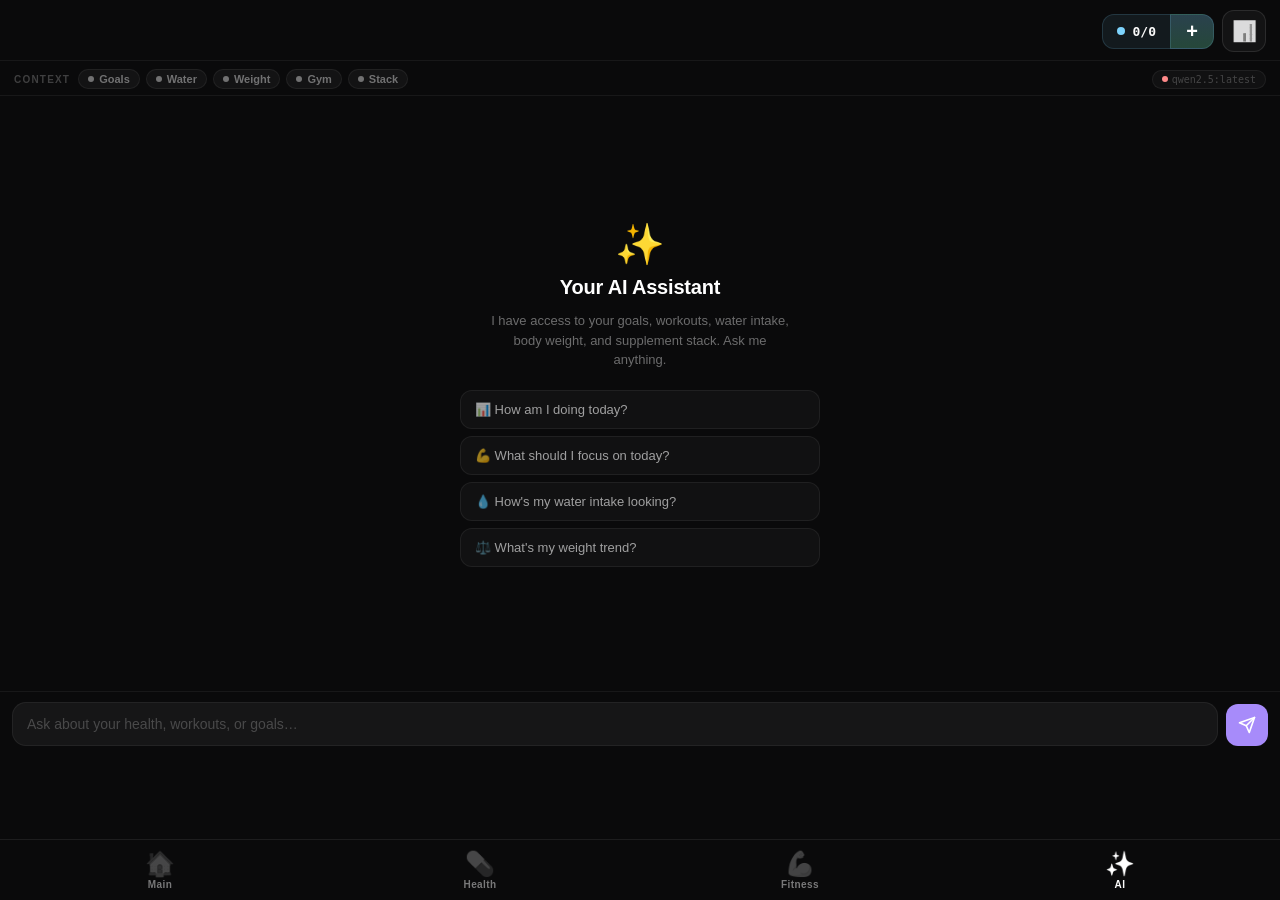
==== ai.html @ 17afa8f1 "Add AI assistant page with Ollama integration New ai.html page connected to a local Ollama instance." ====
<!DOCTYPE html>
<html lang="en">
<head>
<meta charset="UTF-8">
<meta name="viewport" content="width=device-width, initial-scale=1, viewport-fit=cover">
<meta name="theme-color" content="#0a0a0b">
<title>AI Assistant</title>
<script src="topbar.js" defer></script>

<script>
const CONFIG = {
  // Ollama endpoint — must be reachable from the browser.
  // Change the port if you launched Ollama with OLLAMA_PORT=xxxx.
  // NOTE: only works when the dashboard is served over http:// (local).
  // HTTPS pages (Vercel) cannot reach a plain-http localhost server.
  ollamaUrl: 'http://localhost:11434',

  // The model you have pulled in Ollama.
  // Run `ollama pull qwen2.5:latest` if you haven't already.
  // The user requested "qwen 3.5:cloud" — using qwen2.5:latest as the
  // closest available Ollama model; change the string below if needed.
  model: 'qwen2.5:latest',
};
</script>

<style>
:root {
  --bg: #0a0a0b;
  --bg-card: #111113;
  --text-1: #ffffff;
  --text-2: rgba(255,255,255,0.6);
  --text-3: rgba(255,255,255,0.4);
  --text-4: rgba(255,255,255,0.22);
  --border: rgba(255,255,255,0.06);
  --border-strong: rgba(255,255,255,0.14);
  --accent: #a78bfa;
  --accent-bg: rgba(167,139,250,0.10);
  --accent-border: rgba(167,139,250,0.20);
  --font: -apple-system, BlinkMacSystemFont, 'Inter', 'Segoe UI', Roboto, sans-serif;
  --font-mono: ui-monospace, SF Mono, Menlo, Consolas, monospace;
}
* { box-sizing: border-box; }
html, body {
  margin: 0; padding: 0;
  background: var(--bg);
  color: var(--text-1);
  font-family: var(--font);
  -webkit-font-smoothing: antialiased;
  -webkit-text-size-adjust: 100%;
  height: 100%; overflow: hidden;
}
body { display: flex; flex-direction: column; }

/* ---- Layout shell ---- */
.ai-shell {
  flex: 1 1 0;
  display: flex;
  flex-direction: column;
  min-height: 0;
  overflow: hidden;
}

/* ---- Context pill bar ---- */
.ai-ctx-bar {
  display: flex; align-items: center; gap: 6px;
  padding: 8px 14px 6px;
  flex-wrap: wrap;
  border-bottom: 1px solid var(--border);
  background: var(--bg);
  flex-shrink: 0;
}
.ai-ctx-pill {
  display: inline-flex; align-items: center; gap: 5px;
  padding: 3px 9px;
  background: rgba(255,255,255,0.04);
  border: 1px solid var(--border);
  border-radius: 999px;
  font-size: 11px; font-weight: 600; color: var(--text-3);
  white-space: nowrap;
}
.ai-ctx-pill.loaded { color: var(--accent); border-color: var(--accent-border); background: var(--accent-bg); }
.ai-ctx-dot { width: 6px; height: 6px; border-radius: 50%; background: currentColor; flex-shrink: 0; }
.ai-ctx-label { font-size: 10px; font-weight: 700; letter-spacing: 0.12em; text-transform: uppercase; color: var(--text-4); margin-right: 2px; }

/* ---- Messages scroll area ---- */
.ai-messages {
  flex: 1 1 0;
  overflow-y: auto;
  padding: 16px 14px 12px;
  display: flex;
  flex-direction: column;
  gap: 12px;
  overscroll-behavior: contain;
  -webkit-overflow-scrolling: touch;
}
.ai-messages::-webkit-scrollbar { width: 0; }

/* ---- Welcome screen ---- */
.ai-welcome {
  display: flex; flex-direction: column; align-items: center;
  justify-content: center; flex: 1; gap: 12px;
  padding: 32px 24px; text-align: center;
}
.ai-welcome-icon { font-size: 40px; line-height: 1; }
.ai-welcome-title { font-size: 20px; font-weight: 700; letter-spacing: -0.01em; }
.ai-welcome-sub { font-size: 13px; color: var(--text-3); line-height: 1.5; max-width: 300px; }
.ai-suggestions {
  display: flex; flex-direction: column; gap: 7px;
  width: 100%; max-width: 360px; margin-top: 8px;
}
.ai-suggestion-btn {
  width: 100%; padding: 11px 14px; text-align: left;
  background: rgba(255,255,255,0.03);
  border: 1px solid var(--border);
  border-radius: 12px;
  color: var(--text-2); font-family: inherit; font-size: 13px;
  cursor: pointer; -webkit-tap-highlight-color: transparent;
  transition: background 0.15s, border-color 0.15s, color 0.15s;
}
.ai-suggestion-btn:hover { background: rgba(167,139,250,0.06); border-color: var(--accent-border); color: var(--text-1); }

/* ---- Message bubbles ---- */
.ai-msg {
  display: flex; align-items: flex-end; gap: 8px;
  max-width: 100%; animation: msgIn 0.18s ease;
}
@keyframes msgIn { from { opacity: 0; transform: translateY(6px); } to { opacity: 1; transform: translateY(0); } }
.ai-msg.user { flex-direction: row-reverse; }
.ai-bubble {
  max-width: min(72%, 480px);
  padding: 10px 14px;
  border-radius: 16px;
  font-size: 14px; line-height: 1.55;
  word-break: break-word;
}
.ai-msg.user .ai-bubble {
  background: var(--accent-bg);
  border: 1px solid var(--accent-border);
  color: var(--text-1);
  border-bottom-right-radius: 4px;
}
.ai-msg.assistant .ai-bubble {
  background: var(--bg-card);
  border: 1px solid var(--border);
  color: var(--text-1);
  border-bottom-left-radius: 4px;
}
.ai-msg.assistant .ai-bubble code {
  font-family: var(--font-mono); font-size: 12px;
  background: rgba(255,255,255,0.06); border-radius: 4px;
  padding: 1px 5px;
}
.ai-msg.assistant .ai-bubble pre {
  font-family: var(--font-mono); font-size: 12px;
  background: rgba(255,255,255,0.04); border: 1px solid var(--border);
  border-radius: 8px; padding: 10px 12px;
  overflow-x: auto; margin: 8px 0 0;
  white-space: pre-wrap;
}
.ai-avatar {
  width: 28px; height: 28px; border-radius: 50%; flex-shrink: 0;
  display: flex; align-items: center; justify-content: center;
  font-size: 14px; margin-bottom: 2px;
}
.ai-msg.assistant .ai-avatar {
  background: var(--accent-bg); border: 1px solid var(--accent-border);
}
.ai-msg.user .ai-avatar { display: none; }

/* Streaming cursor */
.ai-cursor {
  display: inline-block; width: 7px; height: 13px;
  background: var(--accent); border-radius: 2px;
  margin-left: 2px; vertical-align: text-bottom;
  animation: blink 0.8s step-start infinite;
}
@keyframes blink { 50% { opacity: 0; } }

/* ---- Error message ---- */
.ai-error {
  display: flex; align-items: flex-start; gap: 10px;
  padding: 12px 14px;
  background: rgba(248,113,113,0.06);
  border: 1px solid rgba(248,113,113,0.18);
  border-radius: 12px;
  font-size: 13px; color: #fca5a5; line-height: 1.5;
}
.ai-error-icon { font-size: 16px; flex-shrink: 0; margin-top: 1px; }

/* ---- Input bar ---- */
.ai-input-bar {
  display: flex; align-items: flex-end; gap: 8px;
  padding: 10px 12px calc(10px + env(safe-area-inset-bottom));
  border-top: 1px solid var(--border);
  background: var(--bg);
  flex-shrink: 0;
}
body.has-bottombar .ai-input-bar {
  padding-bottom: calc(82px + env(safe-area-inset-bottom));
}
.ai-input {
  flex: 1 1 0; min-width: 0;
  padding: 11px 14px;
  background: rgba(255,255,255,0.05);
  border: 1px solid var(--border);
  border-radius: 14px;
  color: var(--text-1);
  font-family: inherit; font-size: 14px;
  resize: none; outline: none;
  line-height: 1.45; max-height: 140px;
  overflow-y: auto;
  transition: border-color 0.15s;
  -webkit-overflow-scrolling: touch;
}
.ai-input:focus { border-color: var(--accent-border); }
.ai-input::placeholder { color: var(--text-4); }
.ai-send-btn {
  width: 42px; height: 42px; flex-shrink: 0;
  display: flex; align-items: center; justify-content: center;
  background: var(--accent);
  border: none; border-radius: 12px;
  color: #fff; cursor: pointer;
  transition: opacity 0.15s, transform 0.10s;
  -webkit-tap-highlight-color: transparent;
}
.ai-send-btn:hover { opacity: 0.88; }
.ai-send-btn:active { transform: scale(0.93); }
.ai-send-btn:disabled { opacity: 0.35; cursor: not-allowed; transform: none; }
.ai-send-btn svg { width: 18px; height: 18px; }

/* ---- Model badge in header area ---- */
.ai-model-badge {
  margin-left: auto; display: inline-flex; align-items: center; gap: 4px;
  padding: 3px 9px; border-radius: 999px;
  background: rgba(255,255,255,0.03);
  border: 1px solid var(--border);
  font-family: var(--font-mono); font-size: 10px;
  color: var(--text-4); white-space: nowrap;
}
.ai-model-dot {
  width: 6px; height: 6px; border-radius: 50%;
  background: #6ee7b7; flex-shrink: 0;
  animation: pulse-dot 2s ease-in-out infinite;
}
.ai-model-dot.offline { background: #ff8a8a; animation: none; }
@keyframes pulse-dot {
  0%, 100% { opacity: 1; } 50% { opacity: 0.45; }
}

@media (max-width: 480px) {
  .ai-messages { padding: 12px 10px 10px; gap: 10px; }
  .ai-bubble { max-width: 86%; font-size: 13.5px; }
  .ai-input-bar { padding-left: 10px; padding-right: 10px; gap: 6px; }
}
</style>
</head>
<body>

<div class="ai-shell">
  <!-- Context pills showing which data modules loaded -->
  <div class="ai-ctx-bar" id="aiCtxBar">
    <span class="ai-ctx-label">Context</span>
    <span class="ai-ctx-pill" id="ctxGoals"><span class="ai-ctx-dot"></span>Goals</span>
    <span class="ai-ctx-pill" id="ctxWater"><span class="ai-ctx-dot"></span>Water</span>
    <span class="ai-ctx-pill" id="ctxWeight"><span class="ai-ctx-dot"></span>Weight</span>
    <span class="ai-ctx-pill" id="ctxGym"><span class="ai-ctx-dot"></span>Gym</span>
    <span class="ai-ctx-pill" id="ctxStack"><span class="ai-ctx-dot"></span>Stack</span>
    <span class="ai-model-badge" id="aiModelBadge">
      <span class="ai-model-dot offline" id="aiModelDot"></span>
      <span id="aiModelName">—</span>
    </span>
  </div>

  <!-- Chat messages -->
  <div class="ai-messages" id="aiMessages">
    <div class="ai-welcome" id="aiWelcome">
      <div class="ai-welcome-icon">✨</div>
      <div class="ai-welcome-title">Your AI Assistant</div>
      <div class="ai-welcome-sub">I have access to your goals, workouts, water intake, body weight, and supplement stack. Ask me anything.</div>
      <div class="ai-suggestions" id="aiSuggestions">
        <button class="ai-suggestion-btn" data-q="How am I doing today? Give me a full summary.">📊 How am I doing today?</button>
        <button class="ai-suggestion-btn" data-q="What should I focus on in today's workout?">💪 What should I focus on today?</button>
        <button class="ai-suggestion-btn" data-q="Am I hitting my water target and what's my trend?">💧 How's my water intake looking?</button>
        <button class="ai-suggestion-btn" data-q="What's my body weight trend over the last few weeks?">⚖️ What's my weight trend?</button>
      </div>
    </div>
  </div>
</div>

<!-- Input bar (sits above the bottombar) -->
<div class="ai-input-bar" id="aiInputBar">
  <textarea
    class="ai-input" id="aiInput"
    placeholder="Ask about your health, workouts, or goals…"
    rows="1"
    aria-label="Message"
  ></textarea>
  <button class="ai-send-btn" id="aiSendBtn" aria-label="Send" type="button">
    <svg viewBox="0 0 24 24" fill="none" stroke="currentColor" stroke-width="2.2" stroke-linecap="round" stroke-linejoin="round">
      <line x1="22" y1="2" x2="11" y2="13"></line>
      <polygon points="22 2 15 22 11 13 2 9 22 2"></polygon>
    </svg>
  </button>
</div>

<script>
(function () {
  'use strict';

  const ollamaUrl = CONFIG.ollamaUrl.replace(/\/$/, '');
  const model     = CONFIG.model;

  // Conversation history sent to Ollama [{role, content}]
  let messages = [];
  let streaming = false;

  // ── DOM refs ──────────────────────────────────────────────────────────
  const msgContainer = document.getElementById('aiMessages');
  const welcome      = document.getElementById('aiWelcome');
  const inputEl      = document.getElementById('aiInput');
  const sendBtn      = document.getElementById('aiSendBtn');
  const modelName    = document.getElementById('aiModelName');
  const modelDot     = document.getElementById('aiModelDot');

  modelName.textContent = model;

  // ── Auto-resize textarea ──────────────────────────────────────────────
  inputEl.addEventListener('input', () => {
    inputEl.style.height = 'auto';
    inputEl.style.height = Math.min(inputEl.scrollHeight, 140) + 'px';
  });
  inputEl.addEventListener('keydown', (e) => {
    if (e.key === 'Enter' && !e.shiftKey) { e.preventDefault(); send(); }
  });
  sendBtn.addEventListener('click', send);

  document.querySelectorAll('.ai-suggestion-btn').forEach((btn) => {
    btn.addEventListener('click', () => {
      inputEl.value = btn.dataset.q;
      send();
    });
  });

  // ── Context builder ───────────────────────────────────────────────────
  function todayStr() {
    const d = new Date();
    return d.getFullYear() + '-' +
      String(d.getMonth() + 1).padStart(2, '0') + '-' +
      String(d.getDate()).padStart(2, '0');
  }
  function fmtDate(str) {
    try {
      const d = new Date(str + 'T12:00:00');
      return d.toLocaleDateString('en-GB', { day: 'numeric', month: 'short', year: '2-digit' });
    } catch { return str; }
  }
  function pill(id) { return document.getElementById(id); }
  function markLoaded(id) { pill(id) && pill(id).classList.add('loaded'); }

  function buildContext() {
    const today = todayStr();
    const lines  = [];
    lines.push('You are a personal health and fitness AI embedded in this user\'s private dashboard.');
    lines.push('You have live access to their data shown below. Be direct, friendly, and specific — reference their actual numbers when relevant. Use plain text; avoid markdown headers.');
    lines.push('');
    lines.push('TODAY: ' + new Date().toLocaleDateString('en-GB', { weekday: 'long', day: 'numeric', month: 'long', year: 'numeric' }));
    lines.push('');

    // ── Goals ──
    try {
      const raw = localStorage.getItem('goals:' + today);
      const goals = raw ? JSON.parse(raw) : [];
      if (goals.length) {
        const done = goals.filter(g => g.done).length;
        lines.push('GOALS (' + done + '/' + goals.length + ' done today):');
        goals.forEach(g => lines.push('  ' + (g.done ? '✓' : '✗') + ' ' + g.text));
        markLoaded('ctxGoals');
      } else {
        lines.push('GOALS: No goals set for today.');
      }
    } catch {}
    lines.push('');

    // ── Water ──
    try {
      const raw = localStorage.getItem('po_water_v1');
      const w = raw ? JSON.parse(raw) : null;
      if (w) {
        const logs     = w.logs || {};
        const todayLog = logs[today] || 0;
        const p        = w.profile || {};
        const wKg      = w.weightUnit === 'lb' ? (p.weightKg || 0) / 2.20462 : (p.weightKg || 0);
        const base     = wKg * 35;
        const ex       = (p.activityHrsPerWeek || 0) / 7 * 500;
        const caf      = Math.max(0, (w.caffeineMgPerDay || 0) - 200) * 1.5;
        const subs     = (w.substances || []).reduce((s, x) => {
          const dose = (x && x.dose != null ? x.dose : (x && x.defaultDose)) || 0;
          return s + Math.max(0, dose * ((x && x.mlPerUnit) || 0));
        }, 0);
        let adj = 0;
        if (p.sex === 'm') adj += 200;
        if ((p.age || 0) >= 50) adj += 100;
        const totalMl  = base + ex + caf + subs + adj;
        let unitVol;
        if (w.unit === 'glass')      unitVol = w.glassMl || 250;
        else if (w.unit === 'oz')    unitVol = 30;
        else if (w.unit === 'ml')    unitVol = 1;
        else                         unitVol = w.bottleMl || 500;
        const targetUnits = Math.max(1, Math.ceil(totalMl / unitVol));
        const unitLabel   = w.unit === 'glass' ? 'glasses' : w.unit === 'oz' ? 'oz' : w.unit === 'ml' ? 'ml' : 'bottles';
        const pct = Math.round(todayLog / targetUnits * 100);
        lines.push('WATER:');
        lines.push('  Today: ' + todayLog + '/' + targetUnits + ' ' + unitLabel + ' (' + pct + '% of daily target, ~' + Math.round(totalMl) + 'ml goal)');
        lines.push('  Profile: ' + (p.weightKg || '?') + 'kg, ' + (p.age || '?') + 'yo, ' + (p.sex || '?') + ', ' + (p.activityHrsPerWeek || 0) + 'h activity/week');
        if (w.substances && w.substances.length) {
          lines.push('  Substances that affect target: ' + w.substances.map(s => (s.name || s.id) + ' ' + ((s.dose != null ? s.dose : s.defaultDose) || '') + ' ' + (s.unit || '')).join(', '));
        }
        markLoaded('ctxWater');
      }
    } catch {}
    lines.push('');

    // ── Body weight ──
    try {
      const raw = localStorage.getItem('po_coach_weights');
      const entries = raw ? JSON.parse(raw) : [];
      if (entries.length) {
        const sorted = [...entries].sort((a, b) => (a.dateKey || a.date || '') > (b.dateKey || b.date || '') ? 1 : -1);
        const recent = sorted.slice(-10);
        const latest = recent[recent.length - 1];
        const oldest = recent[0];
        const diff   = latest && oldest && recent.length > 1 ? (latest.weight - oldest.weight).toFixed(1) : null;
        const trend  = diff === null ? '' : diff > 0 ? ' (↑' + diff + ' over last ' + recent.length + ' entries)' : diff < 0 ? ' (↓' + Math.abs(diff) + ' over last ' + recent.length + ' entries)' : ' (stable)';
        lines.push('BODY WEIGHT (last ' + recent.length + ' entries):');
        recent.slice(-7).forEach(e => lines.push('  ' + fmtDate(e.dateKey || e.date) + ': ' + e.weight + ' ' + (e.unit || 'kg')));
        if (diff !== null) lines.push('  Trend: ' + trend.trim());
        markLoaded('ctxWeight');
      }
    } catch {}
    lines.push('');

    // ── Gym ──
    try {
      const raw = localStorage.getItem('po_coach_v1');
      const gym = raw ? JSON.parse(raw) : null;
      if (gym) {
        lines.push('GYM:');
        const units = gym.units || 'kg';
        // Today's split
        if (gym.splitRotation && gym.splitAnchor) {
          try {
            const rot   = gym.splitRotation;
            const a     = new Date(gym.splitAnchor.date);
            const t     = new Date(today);
            const diff  = Math.round((t - a) / 86400000);
            const idx   = ((gym.splitAnchor.index + diff) % rot.length + rot.length) % rot.length;
            lines.push('  Today\'s split: ' + rot[idx]);
          } catch {}
        }
        // Exercise list with most recent set
        const exs = gym.exercises || [];
        if (exs.length) {
          lines.push('  Exercises (' + exs.length + ' in programme):');
          exs.slice(0, 20).forEach(e => {
            const logs = e.logs || [];
            const last = logs[logs.length - 1];
            const lastSet = last ? (e.bw ? last.reps + ' reps' : last.weight + units + ' × ' + last.reps) : 'not yet logged';
            lines.push('    ' + e.name + ' [' + (e.day || '?') + ']: last set ' + lastSet);
          });
        }
        // Recent workout done dates
        const doneRaw = localStorage.getItem('po_coach_workout_done');
        const done    = doneRaw ? JSON.parse(doneRaw) : {};
        const doneDates = Object.keys(done).filter(k => done[k]).sort().slice(-7);
        if (doneDates.length) lines.push('  Recent workout sessions: ' + doneDates.map(fmtDate).join(', '));
        markLoaded('ctxGym');
      }
    } catch {}
    lines.push('');

    // ── Supplement stack ──
    try {
      const raw = localStorage.getItem('stack:items');
      const items = raw ? JSON.parse(raw) : [];
      const takenRaw = localStorage.getItem('stack:taken:' + today);
      const taken    = takenRaw ? JSON.parse(takenRaw) : {};
      if (items.length) {
        lines.push('SUPPLEMENT STACK (' + items.length + ' items):');
        items.forEach(s => {
          const status = taken[s.name] ? '✓ taken' : '✗ not taken';
          lines.push('  ' + s.name + ' · ' + (s.dose || '?') + ' · ' + (s.window || 'anytime') + ' — ' + status);
        });
        markLoaded('ctxStack');
      }
    } catch {}

    return lines.join('\n');
  }

  // ── Ollama connection check ───────────────────────────────────────────
  async function checkOllama() {
    try {
      const r = await fetch(ollamaUrl + '/api/tags', { signal: AbortSignal.timeout(3000) });
      if (r.ok) {
        modelDot.classList.remove('offline');
        return true;
      }
    } catch {}
    modelDot.classList.add('offline');
    return false;
  }

  // ── Message rendering ─────────────────────────────────────────────────
  function hideWelcome() {
    if (welcome) { welcome.style.display = 'none'; }
  }

  function appendMessage(role, content, streaming) {
    const row = document.createElement('div');
    row.className = 'ai-msg ' + role;

    if (role === 'assistant') {
      const av = document.createElement('div');
      av.className = 'ai-avatar';
      av.textContent = '✨';
      row.appendChild(av);
    }

    const bubble = document.createElement('div');
    bubble.className = 'ai-bubble';
    bubble.textContent = content;
    if (streaming) {
      const cursor = document.createElement('span');
      cursor.className = 'ai-cursor';
      cursor.id = 'streamCursor';
      bubble.appendChild(cursor);
    }
    row.appendChild(bubble);
    msgContainer.appendChild(row);
    msgContainer.scrollTop = msgContainer.scrollHeight;
    return bubble;
  }

  function appendError(text) {
    const div = document.createElement('div');
    div.className = 'ai-error';
    div.innerHTML = '<span class="ai-error-icon">⚠️</span><span>' + escHtml(text) + '</span>';
    msgContainer.appendChild(div);
    msgContainer.scrollTop = msgContainer.scrollHeight;
  }

  function escHtml(s) {
    return s.replace(/&/g,'&amp;').replace(/</g,'&lt;').replace(/>/g,'&gt;');
  }

  // ── Streaming fetch ───────────────────────────────────────────────────
  async function streamChat(msgs, bubble) {
    const resp = await fetch(ollamaUrl + '/api/chat', {
      method:  'POST',
      headers: { 'Content-Type': 'application/json' },
      body:    JSON.stringify({ model, messages: msgs, stream: true }),
    });

    if (!resp.ok) throw new Error('Ollama returned ' + resp.status);

    const reader  = resp.body.getReader();
    const decoder = new TextDecoder();
    let buf = '';
    let text = '';

    while (true) {
      const { done, value } = await reader.read();
      if (done) break;
      buf += decoder.decode(value, { stream: true });
      const lines = buf.split('\n');
      buf = lines.pop();
      for (const line of lines) {
        if (!line.trim()) continue;
        try {
          const data = JSON.parse(line);
          if (data.message && data.message.content) {
            text += data.message.content;
            // Remove cursor, update text, re-add cursor
            const cursor = document.getElementById('streamCursor');
            bubble.textContent = text;
            if (!data.done) {
              const c = document.createElement('span');
              c.className = 'ai-cursor'; c.id = 'streamCursor';
              bubble.appendChild(c);
            }
            msgContainer.scrollTop = msgContainer.scrollHeight;
          }
          if (data.done) return text;
        } catch {}
      }
    }
    return text;
  }

  // ── Main send handler ─────────────────────────────────────────────────
  async function send() {
    const text = inputEl.value.trim();
    if (!text || streaming) return;

    // First message: prepend system context
    if (messages.length === 0) {
      messages.push({ role: 'system', content: buildContext() });
    }

    hideWelcome();
    streaming = true;
    sendBtn.disabled = true;
    inputEl.value = '';
    inputEl.style.height = 'auto';

    messages.push({ role: 'user', content: text });
    appendMessage('user', text);

    const isReachable = await checkOllama();
    if (!isReachable) {
      appendError(
        'Could not connect to Ollama at ' + ollamaUrl + '. ' +
        'Make sure Ollama is running (`ollama serve`) and that you\'re opening this page ' +
        'from http:// (local), not https:// — browsers block localhost requests from HTTPS pages.'
      );
      messages.pop();
      streaming = false;
      sendBtn.disabled = false;
      return;
    }

    const bubble = appendMessage('assistant', '', true);

    try {
      const reply = await streamChat(messages, bubble);
      messages.push({ role: 'assistant', content: reply });
    } catch (err) {
      bubble.textContent = '';
      appendError('Ollama error: ' + err.message);
      messages.pop();
    }

    streaming = false;
    sendBtn.disabled = false;
    inputEl.focus();
  }

  // ── Boot ──────────────────────────────────────────────────────────────
  checkOllama();
})();
</script>
</body>
</html>
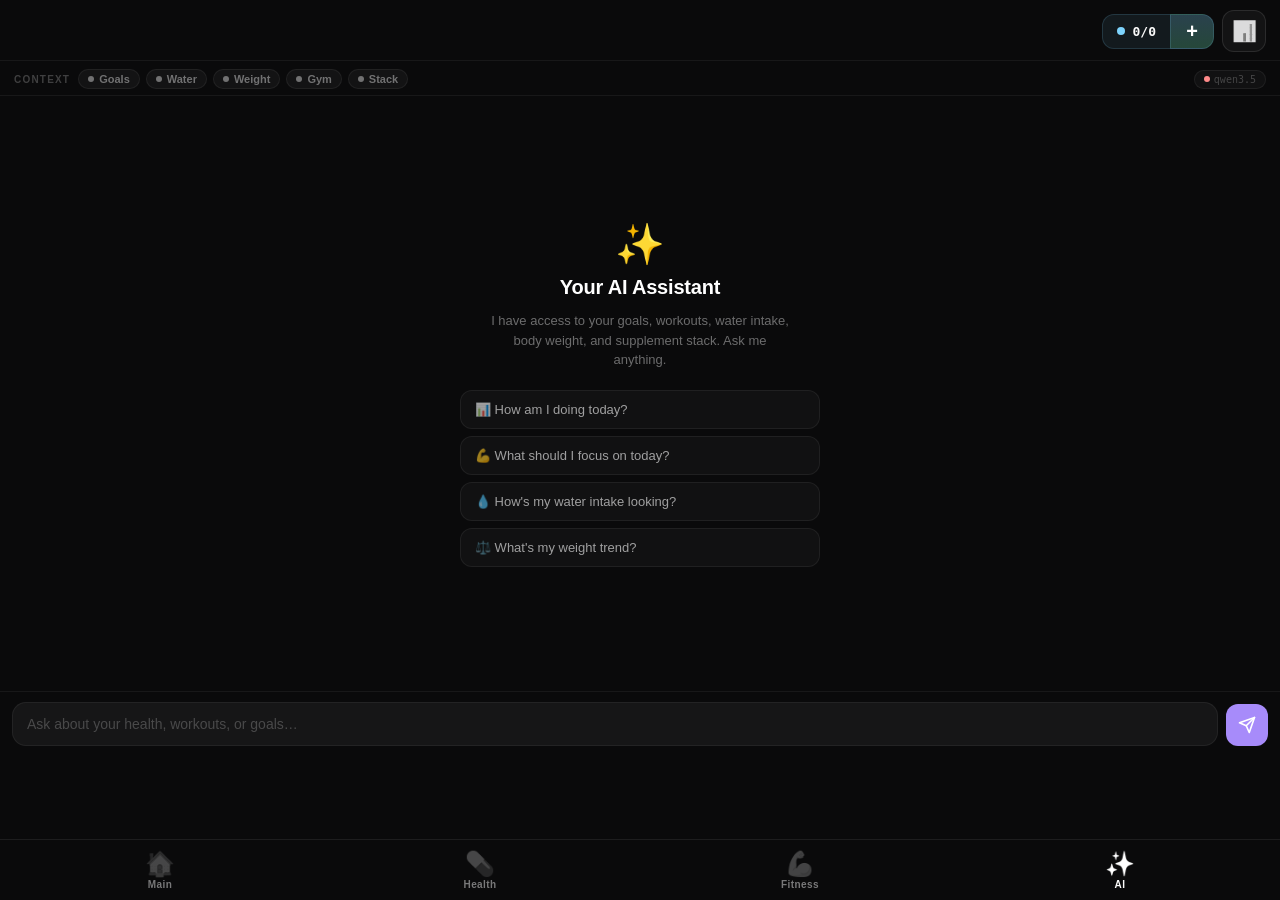
==== commit d9c0904c: "Set Ollama model to qwen3.5 Co-Authored-By: Claude Sonnet 4.6 <noreply@anthropic.com>" ====
--- a/ai.html
+++ b/ai.html
@@ -19,7 +19,7 @@
   // Run `ollama pull qwen2.5:latest` if you haven't already.
   // The user requested "qwen 3.5:cloud" — using qwen2.5:latest as the
   // closest available Ollama model; change the string below if needed.
-  model: 'qwen2.5:latest',
+  model: 'qwen3.5',
 };
 </script>
 
